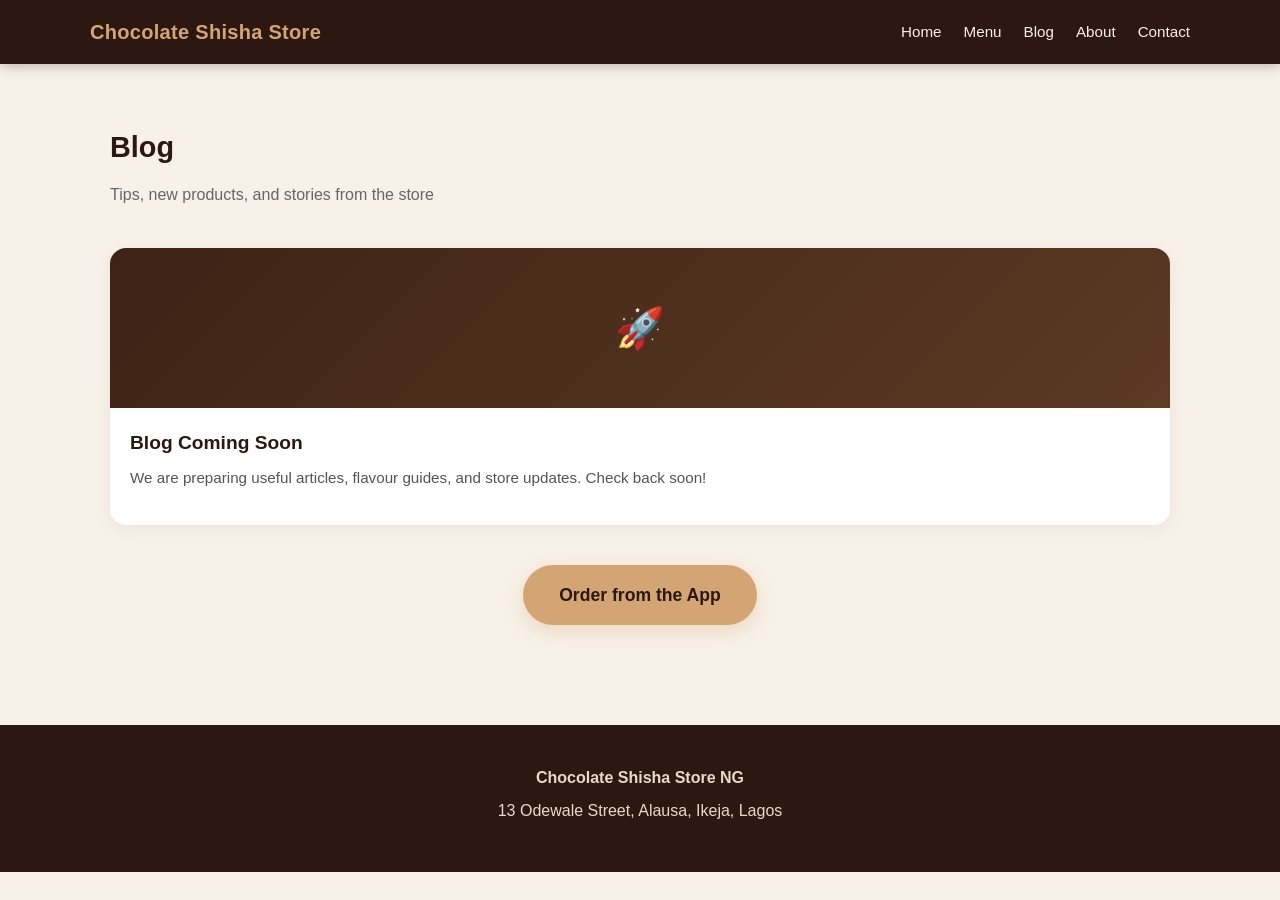
==== blog.html @ 99bdd618 "Add files via upload" ====
<!DOCTYPE html>
<html lang="en">
<head>
  <meta charset="UTF-8" />
  <meta name="viewport" content="width=device-width, initial-scale=1.0" />
  <title>Blog | Chocolate Shisha Store</title>
  <link rel="stylesheet" href="styles.css" />
</head>
<body>
  <header>
    <div class="nav">
      <div class="logo">Chocolate Shisha Store</div>
      <nav class="nav-links">
        <a href="index.html">Home</a>
        <a href="https://app.puffwithchocolate.com" target="_blank">Menu</a>
        <a href="blog.html">Blog</a>
        <a href="about.html">About</a>
        <a href="contact.html">Contact</a>
      </nav>
    </div>
  </header>

  <section class="section">
    <h1 class="section-title">Blog</h1>
    <p class="section-subtitle">Tips, new products, and stories from the store</p>

    <div class="cards">
      <div class="card">
        <div class="card-img">🚀</div>
        <div class="card-body">
          <h3>Blog Coming Soon</h3>
          <p>We are preparing useful articles, flavour guides, and store updates. Check back soon!</p>
        </div>
      </div>
    </div>

    <div style="margin-top: 40px; text-align: center;">
      <a href="https://app.puffwithchocolate.com" class="btn" target="_blank">Order from the App</a>
    </div>
  </section>

  <footer>
    <p><strong>Chocolate Shisha Store NG</strong></p>
    <p style="margin: 8px 0;">13 Odewale Street, Alausa, Ikeja, Lagos</p>
  </footer>
</body>
</html>
---- styles.css ----
:root {
  --chocolate: #2c1810;
  --chocolate-light: #3d2314;
  --cream: #f8f1e9;
  --cream-dark: #e8d9c8;
  --gold: #d4a574;
  --gold-dark: #b8895a;
  --text: #2c1810;
  --white: #ffffff;
}

* {
  margin: 0;
  padding: 0;
  box-sizing: border-box;
}

body {
  font-family: -apple-system, BlinkMacSystemFont, 'Segoe UI', Roboto, 'Helvetica Neue', Arial, sans-serif;
  background: var(--cream);
  color: var(--text);
  line-height: 1.6;
}

a { text-decoration: none; color: inherit; }

/* Header */
header {
  background: var(--chocolate);
  color: var(--cream);
  padding: 16px 20px;
  position: sticky;
  top: 0;
  z-index: 100;
  box-shadow: 0 2px 12px rgba(0,0,0,0.25);
}

.nav {
  max-width: 1100px;
  margin: 0 auto;
  display: flex;
  justify-content: space-between;
  align-items: center;
}

.logo {
  font-size: 1.25rem;
  font-weight: 700;
  letter-spacing: 0.3px;
  color: var(--gold);
}

.nav-links {
  display: flex;
  gap: 22px;
  font-size: 0.95rem;
}

.nav-links a:hover { color: var(--gold); }

/* Hero */
.hero {
  background: linear-gradient(160deg, #1a0f0a 0%, #2c1810 50%, #3d2314 100%);
  color: var(--cream);
  text-align: center;
  padding: 80px 20px 90px;
}

.hero h1 {
  font-size: 2.4rem;
  font-weight: 800;
  margin-bottom: 12px;
  line-height: 1.2;
}

.hero .tagline {
  font-size: 1.15rem;
  color: var(--gold);
  margin-bottom: 30px;
  font-weight: 500;
}

.hero p {
  max-width: 520px;
  margin: 0 auto 36px;
  opacity: 0.9;
  font-size: 1.05rem;
}

.btn {
  display: inline-block;
  background: var(--gold);
  color: var(--chocolate);
  padding: 16px 36px;
  border-radius: 50px;
  font-weight: 700;
  font-size: 1.1rem;
  transition: all 0.2s ease;
  box-shadow: 0 6px 20px rgba(212, 165, 116, 0.35);
}

.btn:hover {
  background: #e0b585;
  transform: translateY(-2px);
}

.btn-outline {
  background: transparent;
  border: 2px solid var(--gold);
  color: var(--gold);
  margin-left: 12px;
}

/* Sections */
.section {
  max-width: 1100px;
  margin: 0 auto;
  padding: 60px 20px;
}

.section-title {
  font-size: 1.8rem;
  margin-bottom: 12px;
  color: var(--chocolate);
}

.section-subtitle {
  color: #666;
  margin-bottom: 40px;
}

/* Cards */
.cards {
  display: grid;
  grid-template-columns: repeat(auto-fit, minmax(280px, 1fr));
  gap: 24px;
}

.card {
  background: var(--white);
  border-radius: 16px;
  overflow: hidden;
  box-shadow: 0 4px 20px rgba(0,0,0,0.06);
  transition: transform 0.2s ease;
}

.card:hover { transform: translateY(-4px); }

.card-img {
  height: 160px;
  background: linear-gradient(135deg, #3d2314, #5c3a24);
  display: flex;
  align-items: center;
  justify-content: center;
  color: var(--gold);
  font-size: 2.5rem;
}

.card-body { padding: 20px; }

.card-body h3 {
  font-size: 1.2rem;
  margin-bottom: 8px;
}

.card-body p {
  font-size: 0.95rem;
  color: #555;
  margin-bottom: 14px;
}

.card-link {
  color: var(--gold-dark);
  font-weight: 600;
  font-size: 0.9rem;
}

/* About & Contact */
.content-box {
  background: var(--white);
  border-radius: 16px;
  padding: 32px;
  box-shadow: 0 4px 20px rgba(0,0,0,0.05);
  max-width: 700px;
}

/* Footer */
footer {
  background: var(--chocolate);
  color: var(--cream-dark);
  text-align: center;
  padding: 40px 20px;
  margin-top: 40px;
}

footer a { color: var(--gold); }

/* Mobile */
@media (max-width: 700px) {
  .hero h1 { font-size: 1.9rem; }
  .nav-links { gap: 14px; font-size: 0.85rem; }
  .btn-outline { display: none; }
}
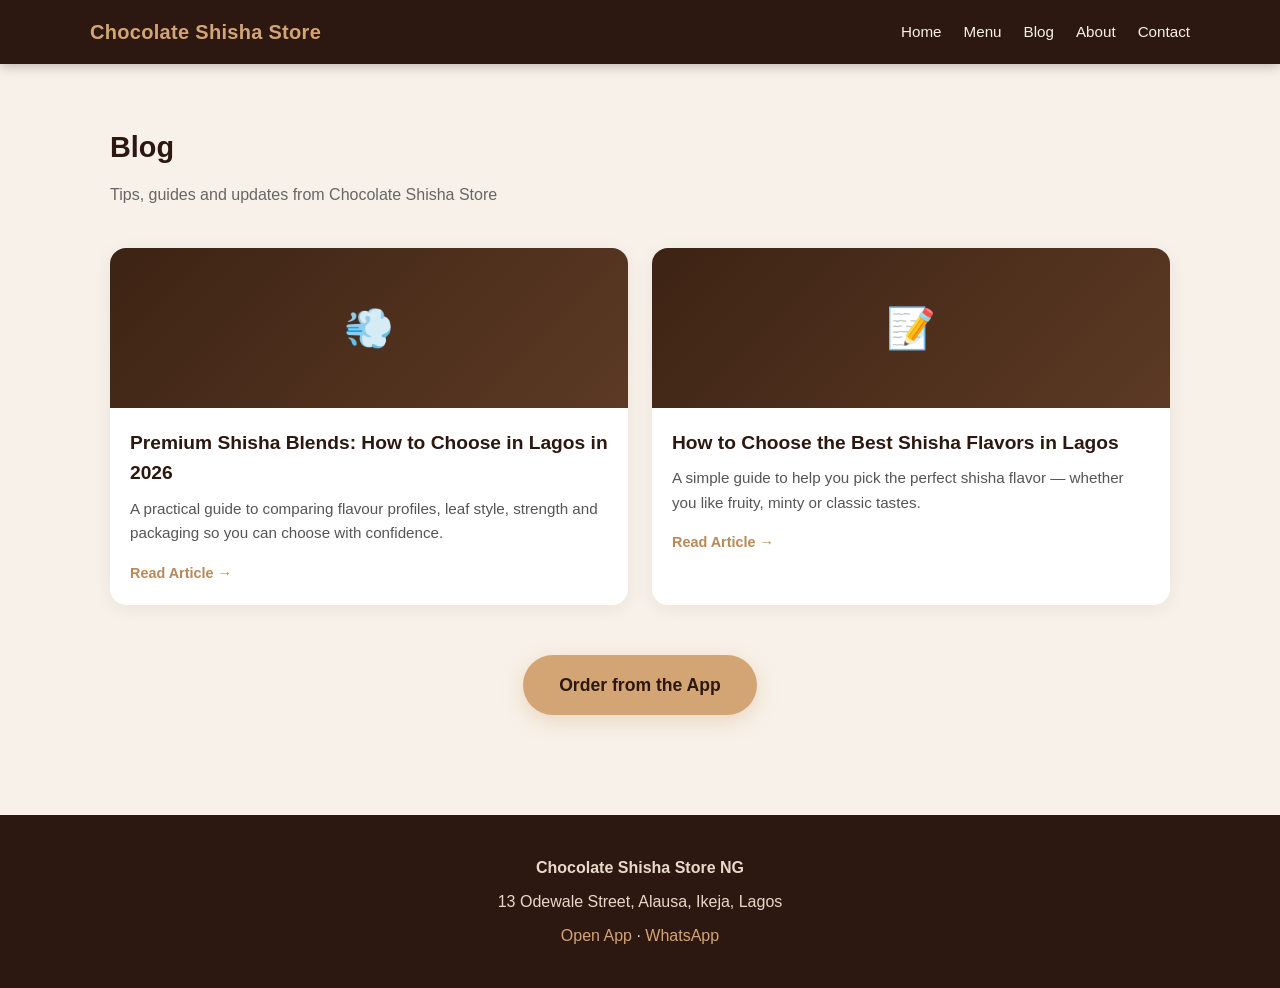
==== commit 4fae2e1e: "Add files via upload" ====
--- a/blog.html
+++ b/blog.html
@@ -22,19 +22,33 @@
 
   <section class="section">
     <h1 class="section-title">Blog</h1>
-    <p class="section-subtitle">Tips, new products, and stories from the store</p>
+    <p class="section-subtitle">Tips, guides and updates from Chocolate Shisha Store</p>
 
     <div class="cards">
+
+      <!-- New Article -->
       <div class="card">
-        <div class="card-img">🚀</div>
+        <div class="card-img">💨</div>
         <div class="card-body">
-          <h3>Blog Coming Soon</h3>
-          <p>We are preparing useful articles, flavour guides, and store updates. Check back soon!</p>
+          <h3>Premium Shisha Blends: How to Choose in Lagos in 2026</h3>
+          <p>A practical guide to comparing flavour profiles, leaf style, strength and packaging so you can choose with confidence.</p>
+          <a href="premium-shisha-blends-lagos.html" class="card-link">Read Article →</a>
         </div>
       </div>
+
+      <!-- Example Post -->
+      <div class="card">
+        <div class="card-img">📝</div>
+        <div class="card-body">
+          <h3>How to Choose the Best Shisha Flavors in Lagos</h3>
+          <p>A simple guide to help you pick the perfect shisha flavor — whether you like fruity, minty or classic tastes.</p>
+          <a href="example-post.html" class="card-link">Read Article →</a>
+        </div>
+      </div>
+
     </div>
 
-    <div style="margin-top: 40px; text-align: center;">
+    <div style="margin-top: 50px; text-align: center;">
       <a href="https://app.puffwithchocolate.com" class="btn" target="_blank">Order from the App</a>
     </div>
   </section>
@@ -42,6 +56,10 @@
   <footer>
     <p><strong>Chocolate Shisha Store NG</strong></p>
     <p style="margin: 8px 0;">13 Odewale Street, Alausa, Ikeja, Lagos</p>
+    <p>
+      <a href="https://app.puffwithchocolate.com">Open App</a> · 
+      <a href="https://wa.me/2349168044419">WhatsApp</a>
+    </p>
   </footer>
 </body>
 </html>
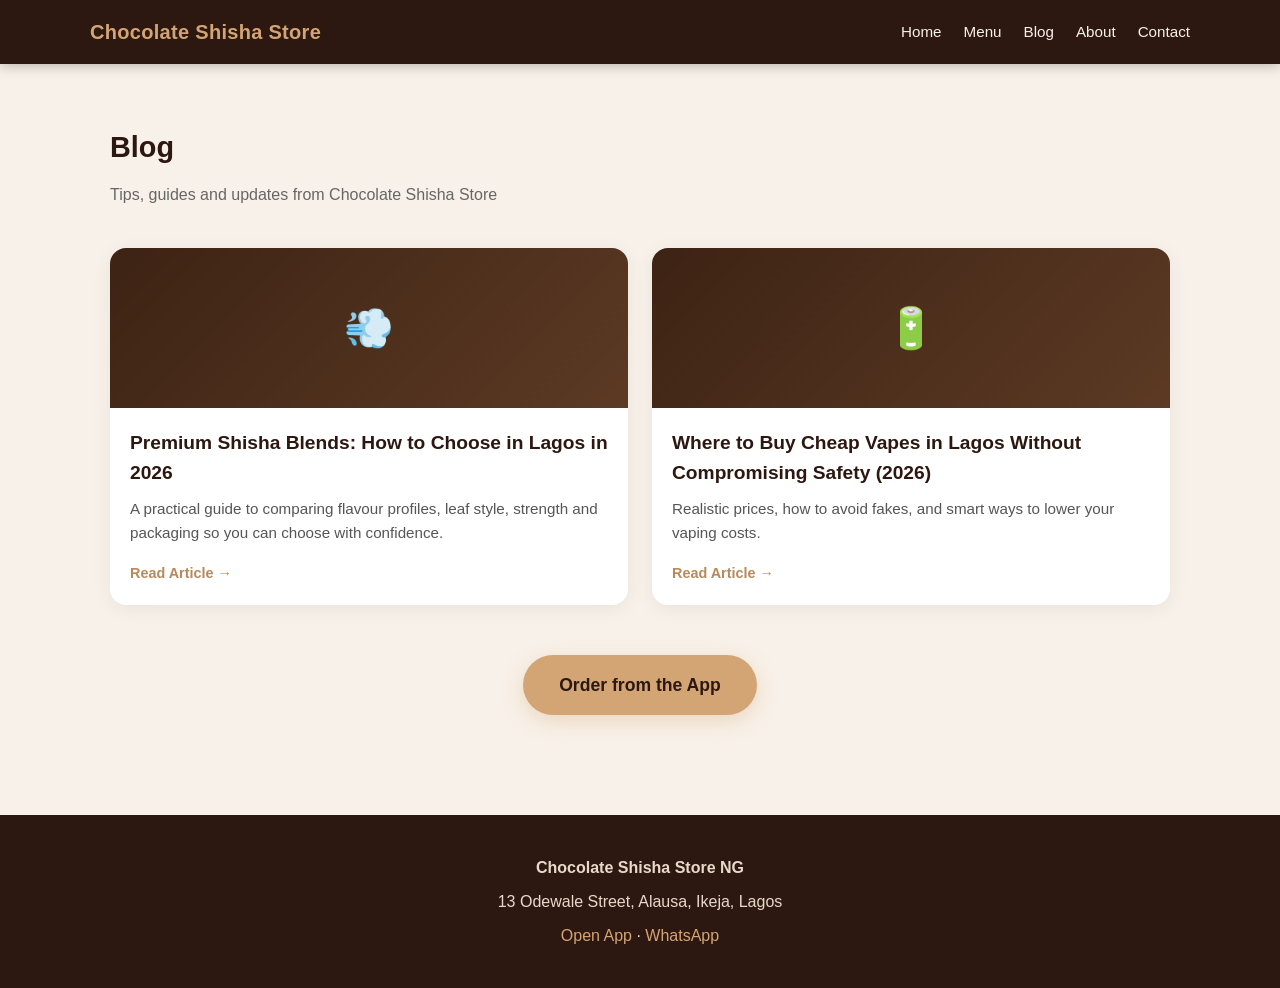
==== commit 5d4c3263: "Update blog.html" ====
--- a/blog.html
+++ b/blog.html
@@ -36,13 +36,13 @@
         </div>
       </div>
 
-      <!-- Example Post -->
-      <div class="card">
-        <div class="card-img">📝</div>
+      <!-- New Article -->
+           <div class="card">
+        <div class="card-img">🔋</div>
         <div class="card-body">
-          <h3>How to Choose the Best Shisha Flavors in Lagos</h3>
-          <p>A simple guide to help you pick the perfect shisha flavor — whether you like fruity, minty or classic tastes.</p>
-          <a href="example-post.html" class="card-link">Read Article →</a>
+          <h3>Where to Buy Cheap Vapes in Lagos Without Compromising Safety (2026)</h3>
+          <p>Realistic prices, how to avoid fakes, and smart ways to lower your vaping costs.</p>
+          <a href="buy-cheap-vapes-lagos.html" class="card-link">Read Article →</a>
         </div>
       </div>
 
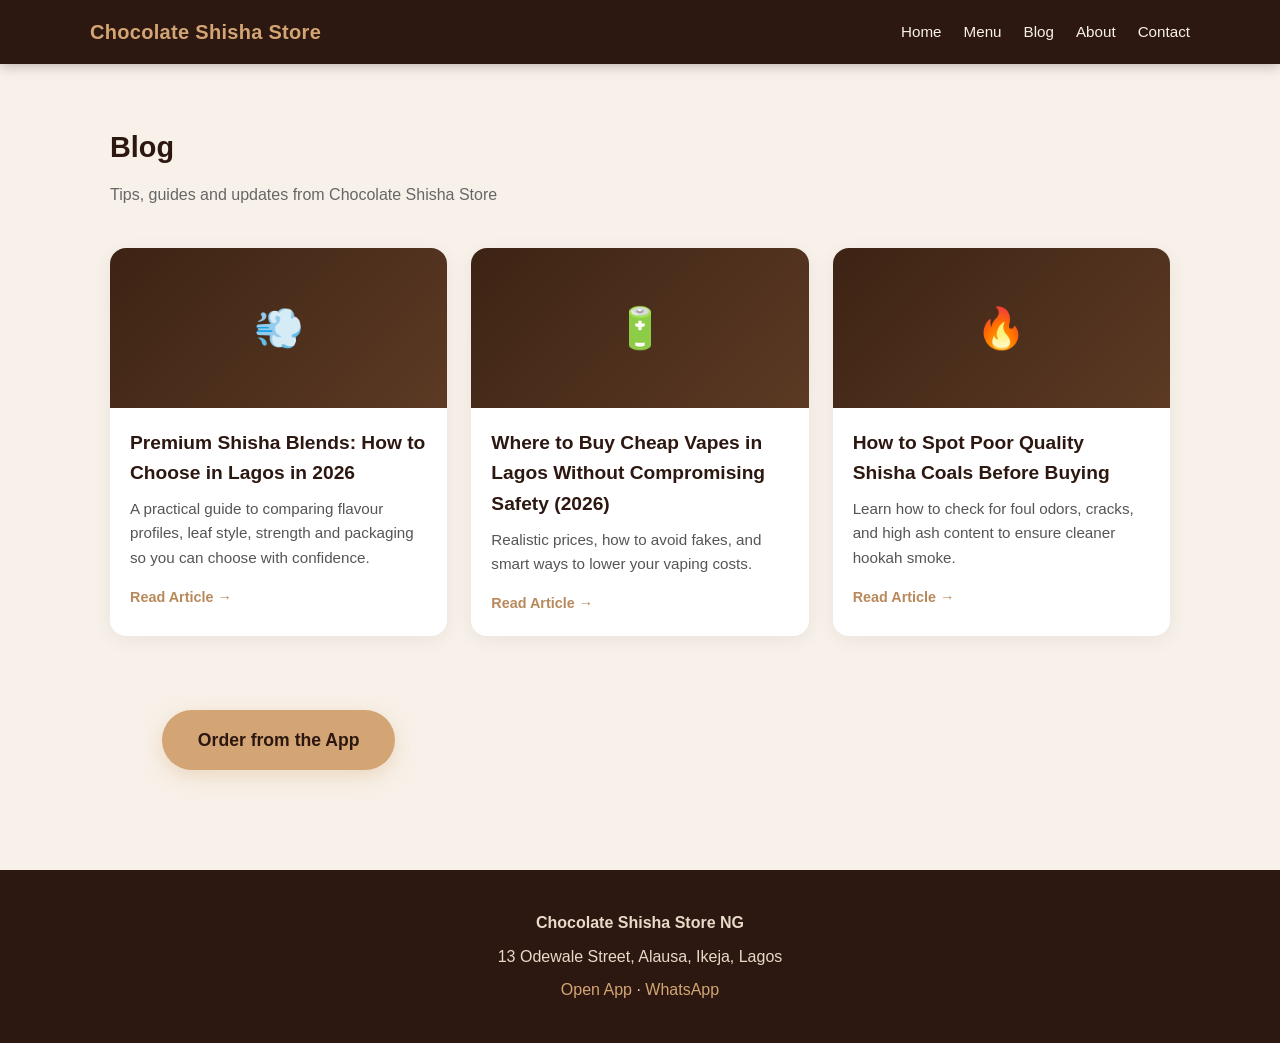
==== commit 5822c2dd: "Update blog.html" ====
--- a/blog.html
+++ b/blog.html
@@ -46,7 +46,15 @@
         </div>
       </div>
 
-    </div>
+      <!-- New Article -->
+          <div class="card">
+        <div class="card-img">🔥</div>
+        <div class="card-body">
+          <h3>How to Spot Poor Quality Shisha Coals Before Buying</h3>
+          <p>Learn how to check for foul odors, cracks, and high ash content to ensure cleaner hookah smoke.</p>
+          <a href="how-to-spot-poor-quality-shisha-coals.html" class="card-link">Read Article →</a>
+        </div>
+      </div>
 
     <div style="margin-top: 50px; text-align: center;">
       <a href="https://app.puffwithchocolate.com" class="btn" target="_blank">Order from the App</a>
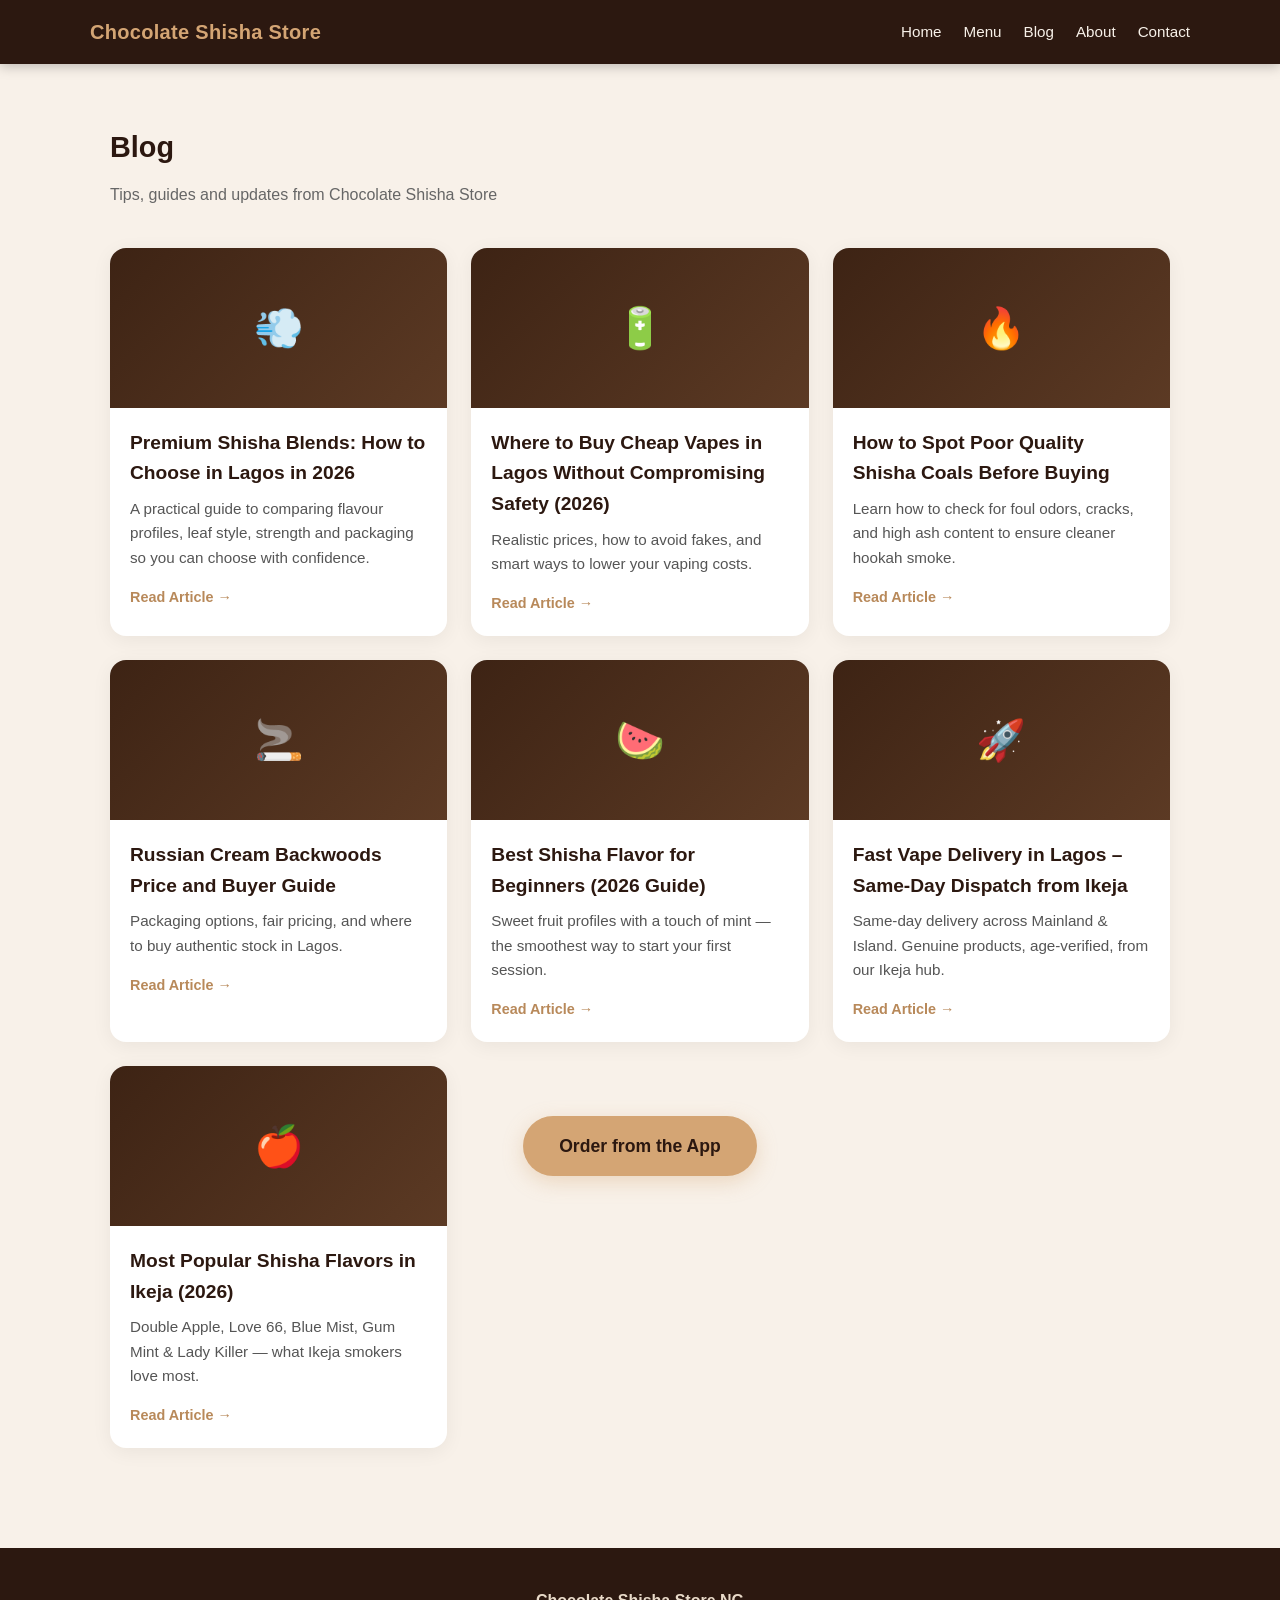
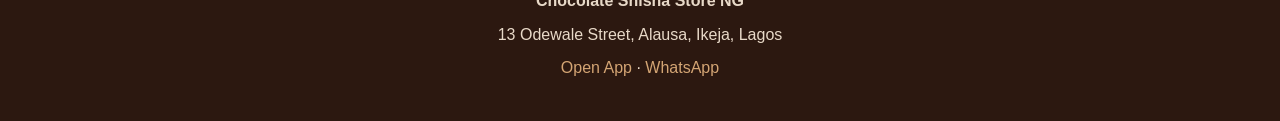
==== commit 90bbbed6: "Update blog.html" ====
--- a/blog.html
+++ b/blog.html
@@ -56,6 +56,45 @@
         </div>
       </div>
 
+     <!-- New Article -->
+          <div class="card">
+        <div class="card-img">🚬</div>
+        <div class="card-body">
+          <h3>Russian Cream Backwoods Price and Buyer Guide</h3>
+          <p>Packaging options, fair pricing, and where to buy authentic stock in Lagos.</p>
+          <a href="russian-cream-backwoods-price.html" class="card-link">Read Article →</a>
+        </div>
+      </div>
+      
+    <!-- New Article --> 
+          <div class="card">
+        <div class="card-img">🍉</div>
+        <div class="card-body">
+          <h3>Best Shisha Flavor for Beginners (2026 Guide)</h3>
+          <p>Sweet fruit profiles with a touch of mint — the smoothest way to start your first session.</p>
+          <a href="best-shisha-flavor-for-beginners.html" class="card-link">Read Article →</a>
+        </div>
+      </div>
+      
+    <!-- New Article -->  
+         <div class="card">
+        <div class="card-img">🚀</div>
+        <div class="card-body">
+          <h3>Fast Vape Delivery in Lagos – Same-Day Dispatch from Ikeja</h3>
+          <p>Same-day delivery across Mainland & Island. Genuine products, age-verified, from our Ikeja hub.</p>
+          <a href="fast-vape-delivery-lagos.html" class="card-link">Read Article →</a>
+        </div>
+      </div> 
+   <!-- New Article -->
+        <div class="card">
+        <div class="card-img">🍎</div>
+        <div class="card-body">
+          <h3>Most Popular Shisha Flavors in Ikeja (2026)</h3>
+          <p>Double Apple, Love 66, Blue Mist, Gum Mint & Lady Killer — what Ikeja smokers love most.</p>
+          <a href="popular-shisha-flavors-ikeja.html" class="card-link">Read Article →</a>
+        </div>
+      </div>
+      
     <div style="margin-top: 50px; text-align: center;">
       <a href="https://app.puffwithchocolate.com" class="btn" target="_blank">Order from the App</a>
     </div>
